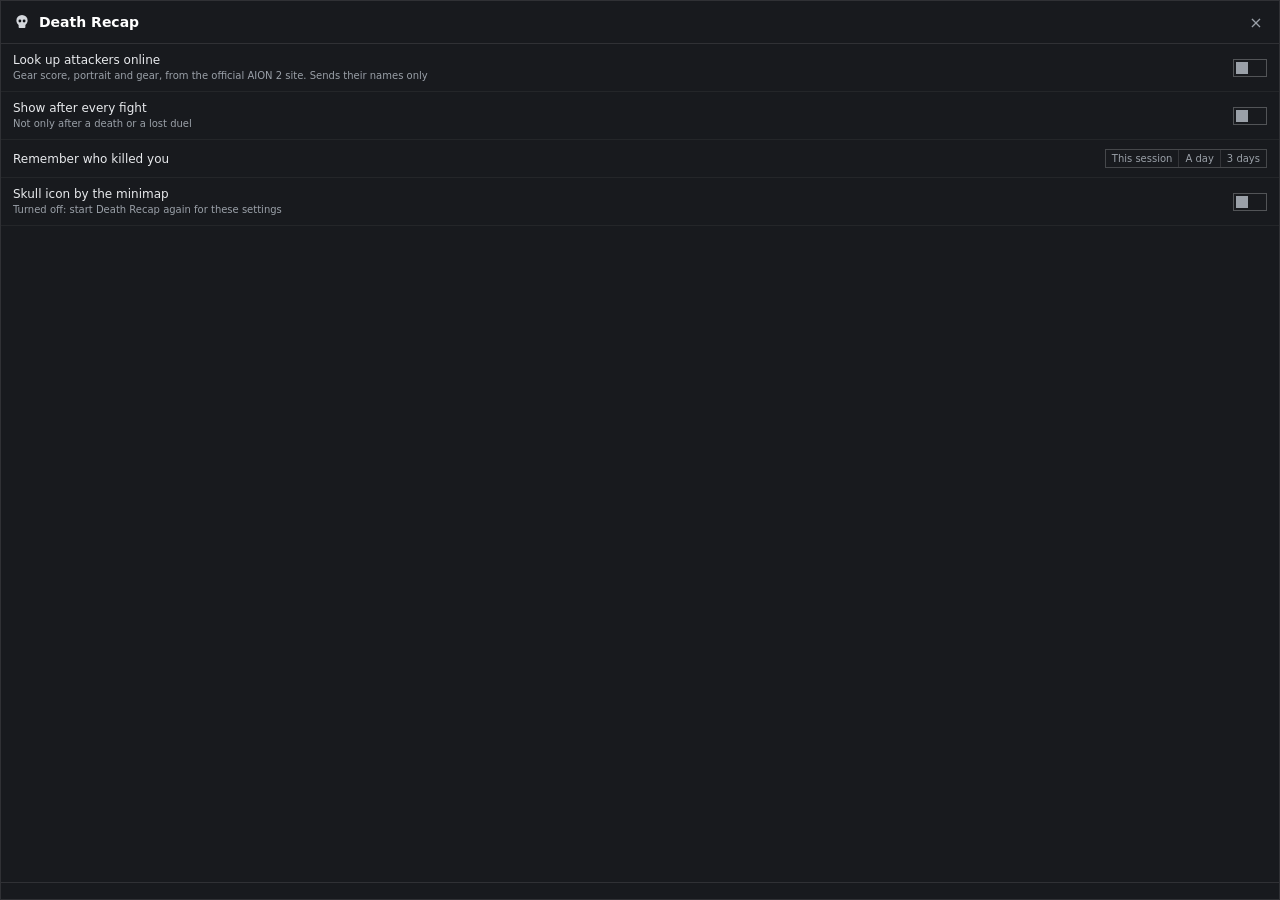
==== app/ui/settings.html @ 8962b71f "Death Recap on Flav-Toolkit's feed: its own program, the same recap Death Recap leaves the core (dec" ====
<!doctype html>
<html lang="en">
<head>
<meta charset="utf-8">
<title>Death Recap settings</title>
<link rel="stylesheet" href="settings.css">
<script src="settings.js" defer></script>
</head>
<body>
<main class="panel">
  <header>
    <svg class="skull" viewBox="0 0 24 24" aria-hidden="true">
      <path d="M12 2.5a7.5 7.5 0 0 0-7.5 7.5c0 2.5 1.2 4.6 3 6v2.6c0 .8.6 1.4 1.4 1.4h6.2c.8 0 1.4-.6 1.4-1.4V16c1.8-1.4 3-3.5 3-6A7.5 7.5 0 0 0 12 2.5z" fill="currentColor"/>
      <circle cx="9.2" cy="10.6" r="1.9" fill="#0F1115"/><circle cx="14.8" cy="10.6" r="1.9" fill="#0F1115"/>
    </svg>
    <div class="title"><b>Death Recap</b><small id="version"></small></div>
    <button type="button" class="close" id="close" aria-label="Close">×</button>
  </header>
  <div class="opt">
    <span>Look up attackers online<small>Gear score, portrait and gear, from the official AION 2 site. Sends their names only</small></span>
    <button type="button" class="sw" role="switch" data-key="online_lookups"></button>
  </div>
  <div class="opt">
    <span>Show after every fight<small>Not only after a death or a lost duel</small></span>
    <button type="button" class="sw" role="switch" data-key="every_fight"></button>
  </div>
  <div class="opt">
    <span>Remember who killed you</span>
    <div class="seg" id="history">
      <button type="button" data-value="session">This session</button>
      <button type="button" data-value="day">A day</button>
      <button type="button" data-value="three_days">3 days</button>
    </div>
  </div>
  <div class="opt">
    <span>Skull icon by the minimap<small>Turned off: start Death Recap again for these settings</small></span>
    <button type="button" class="sw" role="switch" data-key="icon"></button>
  </div>
  <footer id="status"></footer>
</main>
</body>
</html>
---- app/ui/settings.css ----
/* Death Recap's settings: the overlay's look (charcoal panel, thin borders,
   square corners, teal accents, the game's font). */
@font-face { font-family: "AION2"; font-weight: 700; src: url("https://assets.playnccdn.com/uikit/preorder/client/fonts/aion2_Bold.woff2") format("woff2"); }
@font-face { font-family: "AION2"; font-weight: 500; src: url("https://assets.playnccdn.com/uikit/preorder/client/fonts/aion2_Medium.woff2") format("woff2"); }

:root { --panel: rgba(15, 17, 21, 0.96); --line: rgba(255, 255, 255, 0.1); --text: #E8EAED; --dim: #9AA0A8; --teal: #36C5C9; --cp: #7FE6EE; }
* { box-sizing: border-box; }
html, body { margin: 0; height: 100%; background: transparent; overflow: hidden; }
body { font-family: AION2, "Segoe UI", system-ui, sans-serif; font-weight: 500; color: var(--text); font-size: 12px; user-select: none; }
button { font: inherit; color: inherit; background: none; border: 0; padding: 0; cursor: pointer; }
.panel { height: 100%; background: var(--panel); border: 1px solid var(--line); display: flex; flex-direction: column; }
header { display: flex; align-items: center; gap: 8px; padding: 10px 12px; border-bottom: 1px solid var(--line); }
.skull { width: 18px; height: 18px; color: #D4D7DC; }
.title { flex: 1; display: flex; align-items: baseline; gap: 6px; }
.title b { font-size: 14px; color: #FFF; }
.title small { color: var(--dim); font-size: 10px; }
.close { width: 22px; height: 22px; color: var(--dim); font-size: 16px; }
.close:hover { color: #FFF; }
.opt { display: flex; align-items: center; justify-content: space-between; gap: 10px; padding: 9px 12px; border-bottom: 1px solid rgba(255, 255, 255, 0.05); }
.opt > span { display: flex; flex-direction: column; gap: 2px; min-width: 0; }
.opt small { color: var(--dim); font-size: 10px; line-height: 1.3; }
.sw { flex: none; width: 34px; height: 18px; border: 1px solid rgba(255, 255, 255, 0.25); position: relative; transition: border-color 150ms ease, background 150ms ease; }
.sw::after { content: ""; position: absolute; top: 2px; left: 2px; width: 12px; height: 12px; background: var(--dim); transition: transform 150ms ease, background 150ms ease; }
.sw[aria-checked="true"] { border-color: rgba(120, 220, 230, 0.8); background: rgba(54, 197, 201, 0.15); }
.sw[aria-checked="true"]::after { transform: translateX(16px); background: var(--cp); }
.seg { display: flex; flex: none; border: 1px solid rgba(255, 255, 255, 0.2); }
.seg button { padding: 3px 6px; font-size: 10px; color: var(--dim); }
.seg button + button { border-left: 1px solid rgba(255, 255, 255, 0.12); }
.seg button[aria-pressed="true"] { color: var(--cp); background: rgba(54, 197, 201, 0.15); }
footer { margin-top: auto; padding: 8px 12px; color: var(--dim); font-size: 10px; border-top: 1px solid var(--line); white-space: nowrap; overflow: hidden; text-overflow: ellipsis; }
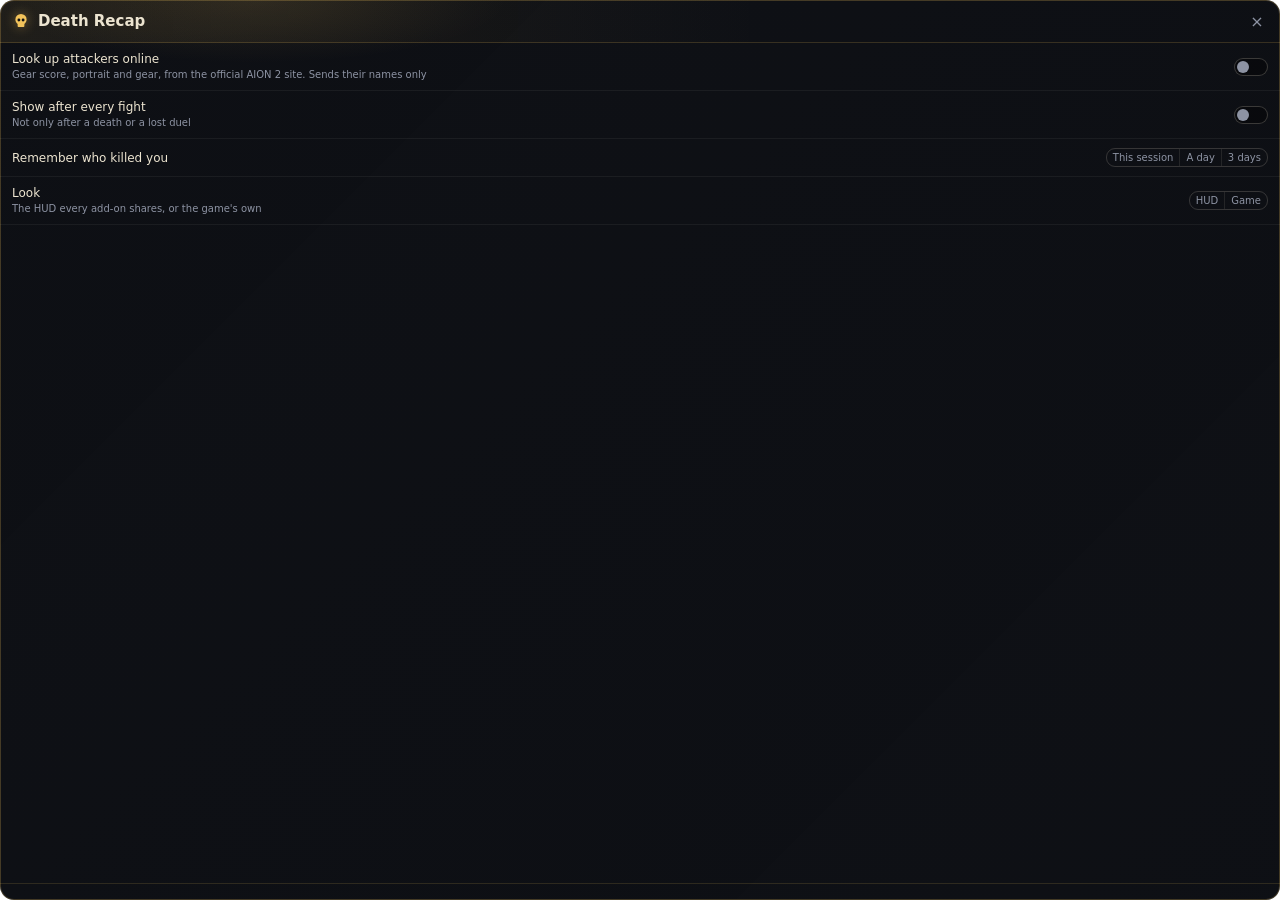
==== commit eab9493a: "Diamond levels, the core's dock instead of our icon, richer death notes, lookups that come in order " ====
--- a/app/ui/settings.html
+++ b/app/ui/settings.html
@@ -6,7 +6,7 @@
 <link rel="stylesheet" href="settings.css">
 <script src="settings.js" defer></script>
 </head>
-<body>
+<body data-theme="hud">
 <main class="panel">
   <header>
     <svg class="skull" viewBox="0 0 24 24" aria-hidden="true">
@@ -33,8 +33,11 @@
     </div>
   </div>
   <div class="opt">
-    <span>Skull icon by the minimap<small>Turned off: start Death Recap again for these settings</small></span>
-    <button type="button" class="sw" role="switch" data-key="icon"></button>
+    <span>Look<small>The HUD every add-on shares, or the game's own</small></span>
+    <div class="seg" id="theme">
+      <button type="button" data-value="hud">HUD</button>
+      <button type="button" data-value="game">Game</button>
+    </div>
   </div>
   <footer id="status"></footer>
 </main>
--- a/app/ui/settings.css
+++ b/app/ui/settings.css
@@ -1,5 +1,6 @@
-/* Death Recap's settings: the overlay's look (charcoal panel, thin borders,
-   square corners, teal accents, the game's font). */
+/* Death Recap's settings, in the overlay's look: the game's own (charcoal
+   panel, thin borders, square corners, teal accents, the game's font), or the
+   HUD every add-on shares (`body[data-theme="hud"]`, at the end). */
 @font-face { font-family: "AION2"; font-weight: 700; src: url("https://assets.playnccdn.com/uikit/preorder/client/fonts/aion2_Bold.woff2") format("woff2"); }
 @font-face { font-family: "AION2"; font-weight: 500; src: url("https://assets.playnccdn.com/uikit/preorder/client/fonts/aion2_Medium.woff2") format("woff2"); }
 
@@ -28,3 +29,30 @@
 .seg button + button { border-left: 1px solid rgba(255, 255, 255, 0.12); }
 .seg button[aria-pressed="true"] { color: var(--cp); background: rgba(54, 197, 201, 0.15); }
 footer { margin-top: auto; padding: 8px 12px; color: var(--dim); font-size: 10px; border-top: 1px solid var(--line); white-space: nowrap; overflow: hidden; text-overflow: ellipsis; }
+
+/* ---- The HUD look ---- */
+body[data-theme="hud"] {
+  --text: #ece4d0; --dim: #8d93a3; --cp: #ffe7a6; --gold: #f2c35b;
+  --num: "Bahnschrift", "Bahnschrift SemiCondensed", "DIN Alternate", "Segoe UI", system-ui, sans-serif;
+  font-family: "Segoe UI Variable Text", "Segoe UI", system-ui, sans-serif;
+}
+body[data-theme="hud"] .panel {
+  border: 0; border-radius: 14px; overflow: hidden;
+  background: radial-gradient(360px 90px at 20% 0%, rgba(242, 195, 91, 0.1), transparent 70%), linear-gradient(135deg, rgba(10, 12, 17, 0.985), rgba(8, 10, 15, 0.975));
+  box-shadow: inset 0 0 0 1px rgba(242, 195, 91, 0.24);
+}
+body[data-theme="hud"] header { border-bottom-color: rgba(242, 195, 91, 0.18); background: linear-gradient(90deg, rgba(242, 195, 91, 0.08), transparent 60%); }
+body[data-theme="hud"] .skull { color: var(--gold); filter: drop-shadow(0 0 6px rgba(242, 195, 91, 0.45)); }
+body[data-theme="hud"] .title b { font: 600 15px var(--num); color: var(--text); }
+body[data-theme="hud"] .opt { border-bottom-color: rgba(236, 228, 208, 0.06); }
+body[data-theme="hud"] .close { border-radius: 50%; }
+body[data-theme="hud"] .close:hover { color: var(--cp); background: rgba(236, 228, 208, 0.06); }
+body[data-theme="hud"] .sw { border-radius: 999px; border-color: rgba(236, 228, 208, 0.22); background: rgba(0, 0, 0, 0.35); }
+body[data-theme="hud"] .sw::after { border-radius: 50%; background: #8d93a3; }
+body[data-theme="hud"] .sw[aria-checked="true"] { border-color: rgba(242, 195, 91, 0.7); background: rgba(242, 195, 91, 0.18); }
+body[data-theme="hud"] .sw[aria-checked="true"]::after { background: linear-gradient(135deg, #ffe7a6, #f2c35b 55%, #a8792a); box-shadow: 0 0 8px rgba(242, 195, 91, 0.6); }
+body[data-theme="hud"] .seg { border-radius: 9px; overflow: hidden; border-color: rgba(236, 228, 208, 0.18); }
+body[data-theme="hud"] .seg button { font-family: var(--num); }
+body[data-theme="hud"] .seg button + button { border-left-color: rgba(236, 228, 208, 0.1); }
+body[data-theme="hud"] .seg button[aria-pressed="true"] { color: var(--cp); background: rgba(242, 195, 91, 0.16); }
+body[data-theme="hud"] footer { border-top-color: rgba(242, 195, 91, 0.14); }
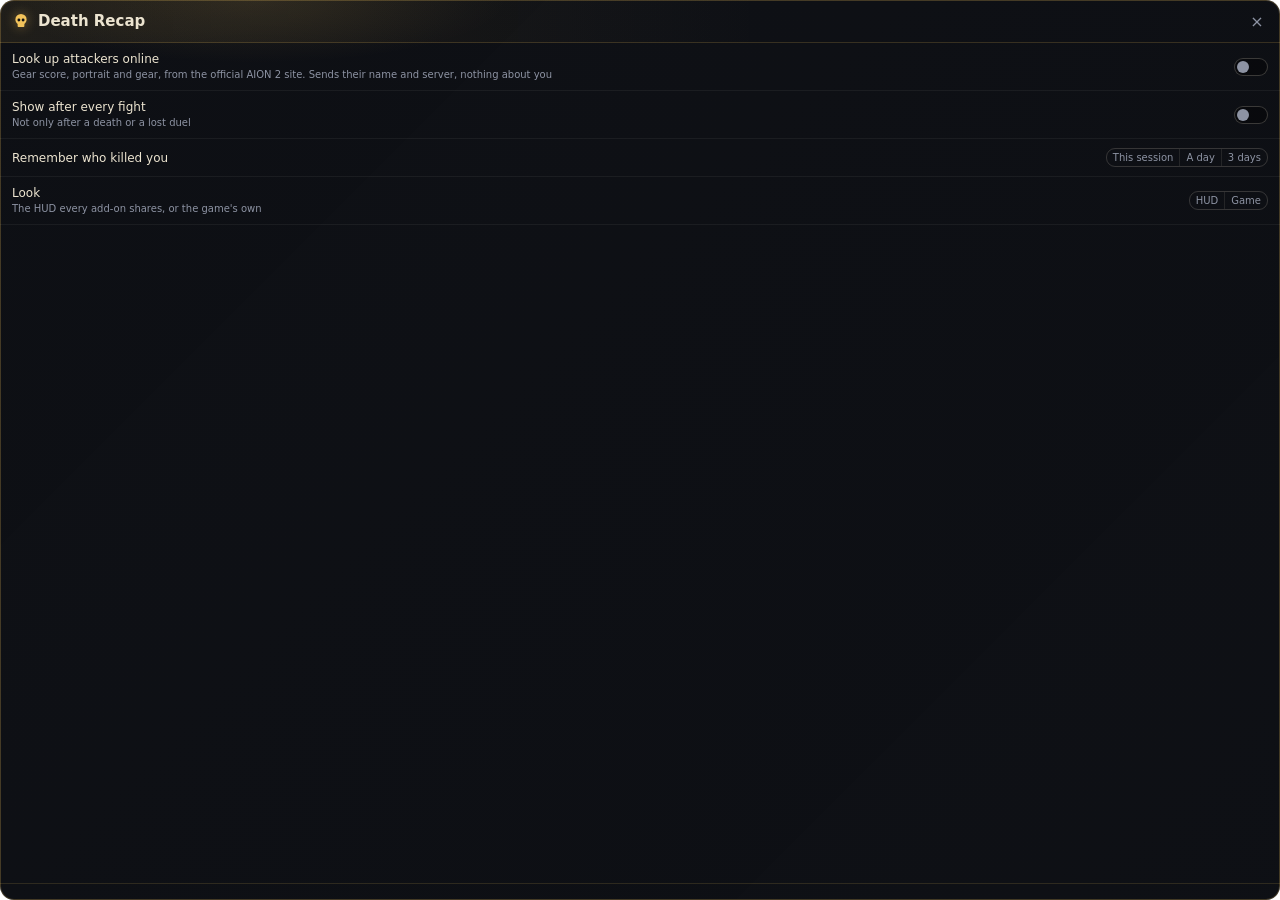
==== commit 099f7e86: "Security and privacy fixes from the audit - The reader no longer panics when the hub's pipe is close" ====
--- a/app/ui/settings.html
+++ b/app/ui/settings.html
@@ -17,7 +17,7 @@
     <button type="button" class="close" id="close" aria-label="Close">×</button>
   </header>
   <div class="opt">
-    <span>Look up attackers online<small>Gear score, portrait and gear, from the official AION 2 site. Sends their names only</small></span>
+    <span>Look up attackers online<small>Gear score, portrait and gear, from the official AION 2 site. Sends their name and server, nothing about you</small></span>
     <button type="button" class="sw" role="switch" data-key="online_lookups"></button>
   </div>
   <div class="opt">
